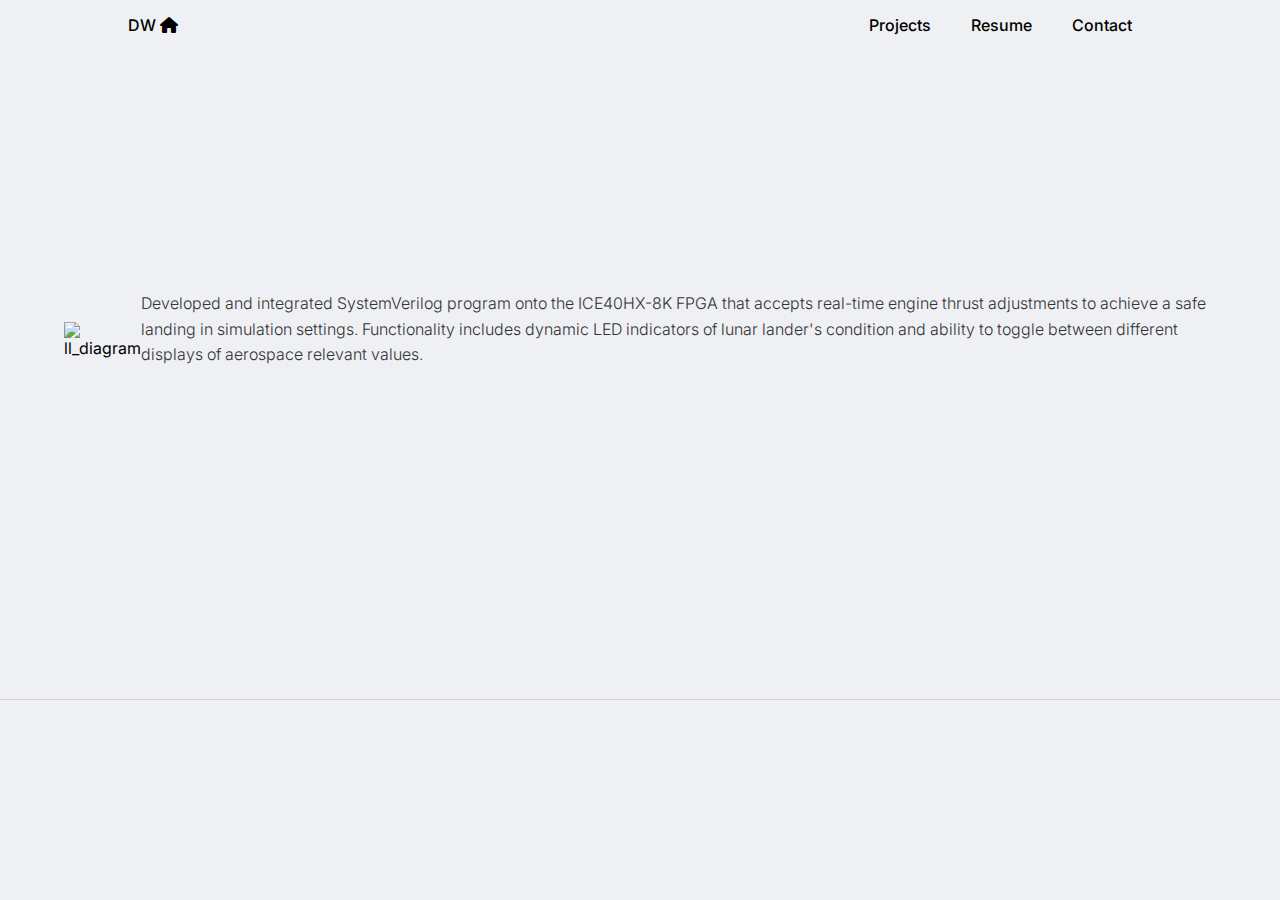
==== src/projects.html @ 36b2d939 "update projects & css" ====
<!DOCTYPE html>
<html lang="en">
<head>
    <title>Daniel's Portfolio</title>
    <meta charset="utf-8">
    <link rel="stylesheet" href="styles.css">
    <link rel="stylesheet" href="https://cdnjs.cloudflare.com/ajax/libs/font-awesome/6.0.0/css/all.min.css">
</head>



<body>
    <header>
        <div id="navbar"></div>
    </header>

    <main>
        <div class="container">
            <div class="ll_container">
                <img src="img/ll_block_diagram.png" alt="ll_diagram" class="ll_diagram">  
            </div>

            <p> Developed and integrated SystemVerilog program onto the ICE40HX-8K FPGA that accepts real-time engine thrust 
                adjustments to achieve a safe landing in simulation settings. Functionality includes dynamic LED indicators of 
                lunar lander's condition and ability to toggle between different displays of aerospace relevant values. 
            </p>

        </div>

    </main>






    <script>
        fetch("navbar.html")
            .then(response => response.text())
            .then(data => {
                document.getElementById("navbar").innerHTML = data;
        

            const currentPage = window.location.pathname;
            const projectsLink = document.querySelector('a[href="src/projects.html"]');
                if (currentPage.includes('projects.html')) {
                    projectsLink.href = "javascript:void(0)"; 
                }
            });
    </script>

</body>
</html>
---- src/styles.css ----
@import url('https://fonts.googleapis.com/css2?family=Inter:wght@400;500;600;700&display=swap');

* {
    background-color: #eff0f4;
    margin: 0;
    padding: 0;
    box-sizing: border-box;
}

li, a {
    font-family: 'Inter', sans-serif;
    font-weight: 500;
    font-size: 16px;
    color: #000000;
    text-decoration: none;
}

body {
    margin: 0;
    padding: 0;
    font-family: 'Inter', sans-serif;
    background-color: #eff0f4;
}

.navbar {
    display: flex;
    justify-content: space-between;
    align-items: center;
    padding: 15px 10%;
}

.home {
    display: flex; 
    align-items: center; 
    gap: 10px; 
    text-decoration: none; 
    color: #000000; 
    font-size: 18px; 
    font-weight: 500;
}

.home a:hover {
    color: #6e6b6c; 
}

.logo-text {
    font-size: 20px; 
    font-weight: 700; 
}

.nav_links {
    list-style: none;
    display: flex;
}

.nav_links li {
    display: inline-block;
    padding: 0px 20px;
}

.container {
    display: flex;
    flex-direction: row; 
    align-items: center; 
    justify-content: flex-start; 
    min-height: 80vh;
    padding: 0 5%; 
    margin-top: -70px;
    margin-bottom: 30px;
    border-bottom: 1px solid #d3d3d3;

}

.profile_pic_container {
    display: flex;
    flex-direction: column;
    align-items: flex-start;
    margin-right: 40px;

}

.profile_picture {
    width: 175px;
    height: 175px;
    border-radius: 50%;
    object-fit: cover;
    border: 2px solid #807e7e;
}

section {
    text-align: left; 
    flex: 1;
}

h1 {
    font-size: 40px; 
    font-weight: 700;
    color: #000000; 
    margin-bottom: 10px; 
}

h2 {
    font-size: 24px;
    font-weight: 400; 
    color: #555555;
    margin-bottom: 20px; 
}

p {
    font-size: 16px; 
    font-weight: 300; 
    line-height: 1.6; 
    color: #333333;  
    margin-bottom: 20px;
}

.icons {
    display: flex; 
    justify-content: center; 
    gap: 20px;
    width: 100%; 
    margin: 0 auto;
    margin-top: 20px; 
    text-align: center; 
}


.ll_diagram {
    width: 300px;
    height: 300px;
}
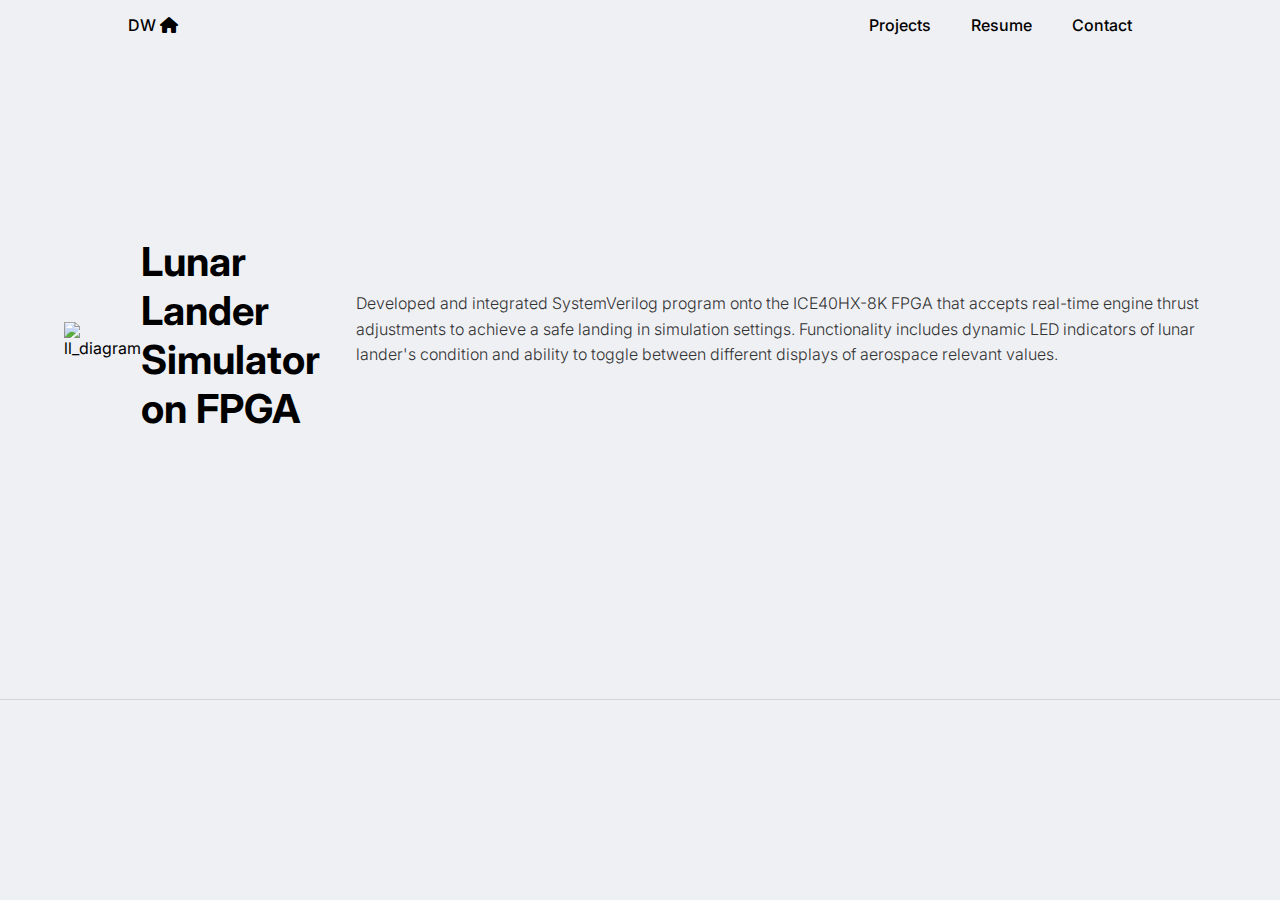
==== commit e4534bd5: "update css and html" ====
--- a/src/projects.html
+++ b/src/projects.html
@@ -20,6 +20,7 @@
                 <img src="img/ll_block_diagram.png" alt="ll_diagram" class="ll_diagram">  
             </div>
 
+            <h1> Lunar Lander Simulator on FPGA</h1>
             <p> Developed and integrated SystemVerilog program onto the ICE40HX-8K FPGA that accepts real-time engine thrust 
                 adjustments to achieve a safe landing in simulation settings. Functionality includes dynamic LED indicators of 
                 lunar lander's condition and ability to toggle between different displays of aerospace relevant values. 
--- a/src/styles.css
+++ b/src/styles.css
@@ -127,7 +127,7 @@
 
 .ll_diagram {
     width: 300px;
-    height: 300px;
+    height: 600px;
 }
 
 
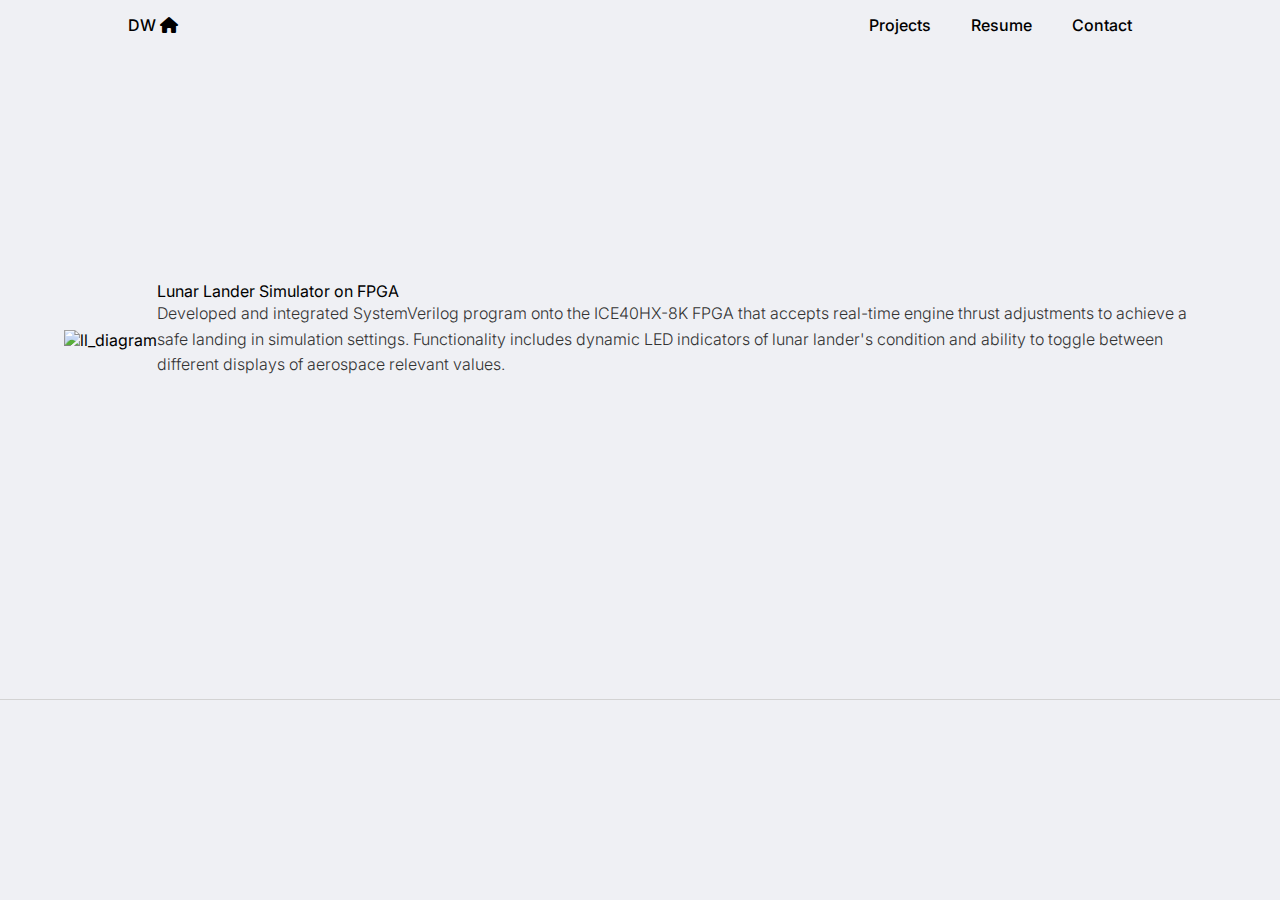
==== commit 4593db69: "Update projects.html" ====
--- a/src/projects.html
+++ b/src/projects.html
@@ -19,13 +19,13 @@
             <div class="ll_container">
                 <img src="img/ll_block_diagram.png" alt="ll_diagram" class="ll_diagram">  
             </div>
-
-            <h1> Lunar Lander Simulator on FPGA</h1>
-            <p> Developed and integrated SystemVerilog program onto the ICE40HX-8K FPGA that accepts real-time engine thrust 
+            <section>
+                </h1>Lunar Lander Simulator on FPGA</h1>
+                <p> Developed and integrated SystemVerilog program onto the ICE40HX-8K FPGA that accepts real-time engine thrust 
                 adjustments to achieve a safe landing in simulation settings. Functionality includes dynamic LED indicators of 
                 lunar lander's condition and ability to toggle between different displays of aerospace relevant values. 
-            </p>
-
+                </p>
+            </section>
         </div>
 
     </main>
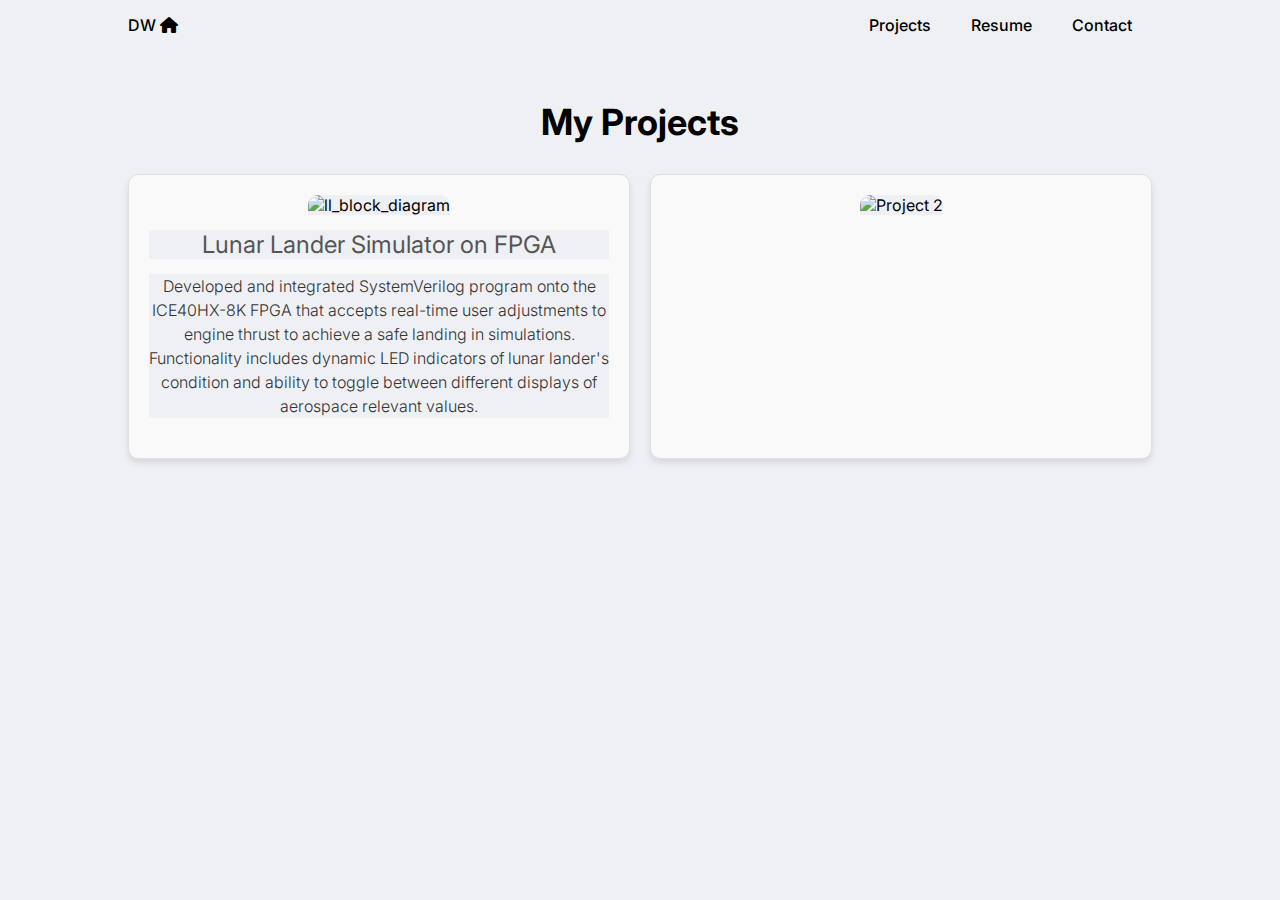
==== commit 442ef2df: "update html & css" ====
--- a/src/projects.html
+++ b/src/projects.html
@@ -15,18 +15,29 @@
     </header>
 
     <main>
-        <div class="container">
-            <div class="ll_container">
-                <img src="img/ll_block_diagram.png" alt="ll_diagram" class="ll_diagram">  
+        <section class="projects-section">
+            <h1>My Projects</h1>
+            <div class="projects-grid">
+                <!-- LL Lander -->
+                <div class="project-card">
+                    <img src="ll_block_diagram.png" alt="ll_block_diagram" class="project-image">
+                    <h2>Lunar Lander Simulator on FPGA</h2>
+                    <p>Developed and integrated SystemVerilog program onto the ICE40HX-8K FPGA that accepts real-time user adjustments
+                        to engine thrust to achieve a safe landing in simulations. Functionality includes dynamic LED indicators of
+                        lunar lander's condition and ability to toggle between different displays of aerospace relevant values.
+                    </p>
+                </div>
+
+                <!-- Audio Equalizer -->
+                <div class="project-card">
+                    <img src="" alt="Project 2" class="project-image">
+                    <h2></h2>
+                    <p></p>
+                </div>
+
+              
             </div>
-            <section>
-                </h1>Lunar Lander Simulator on FPGA</h1>
-                <p> Developed and integrated SystemVerilog program onto the ICE40HX-8K FPGA that accepts real-time engine thrust 
-                adjustments to achieve a safe landing in simulation settings. Functionality includes dynamic LED indicators of 
-                lunar lander's condition and ability to toggle between different displays of aerospace relevant values. 
-                </p>
-            </section>
-        </div>
+        </section>
 
     </main>
 
--- a/src/styles.css
+++ b/src/styles.css
@@ -1,4 +1,8 @@
 @import url('https://fonts.googleapis.com/css2?family=Inter:wght@400;500;600;700&display=swap');
+
+
+
+/* universal css */
 
 * {
     background-color: #eff0f4;
@@ -68,7 +72,6 @@
     margin-top: -70px;
     margin-bottom: 30px;
     border-bottom: 1px solid #d3d3d3;
-
 }
 
 .profile_pic_container {
@@ -76,7 +79,6 @@
     flex-direction: column;
     align-items: flex-start;
     margin-right: 40px;
-
 }
 
 .profile_picture {
@@ -125,9 +127,58 @@
 }
 
 
-.ll_diagram {
-    width: 300px;
-    height: 600px;
+
+/*css for projects page*/
+
+.projects-section {
+    padding: 50px 10%;
+}
+
+.projects-section h1 {
+    text-align: center;
+    margin-bottom: 30px;
+    font-size: 36px;
+}
+
+.projects-grid {
+    display: grid;
+    grid-template-columns: repeat(auto-fit, minmax(300px, 1fr));
+    gap: 20px;
+}
+
+.project-card {
+    background-color: #f9f9f9;
+    border: 1px solid #e0e0e0;
+    border-radius: 10px;
+    overflow: hidden;
+    box-shadow: 0px 4px 6px rgba(0, 0, 0, 0.1);
+    transition: transform 0.3s ease, box-shadow 0.3s ease;
+    text-align: center;
+    padding: 20px;
+}
+
+.project-card:hover {
+    transform: translateY(-5px);
+    box-shadow: 0px 6px 10px rgba(0, 0, 0, 0.2);
+}
+
+.project-image {
+    width: 100%;
+    height: 200px;
+    object-fit: cover;
+    border-radius: 10px 10px 0 0;
+}
+
+.project-card h2 {
+    margin: 15px 0;
+    font-size: 24px;
+}
+
+.project-card p {
+    font-size: 16px;
+    margin-bottom: 20px;
+    line-height: 1.5;
 }
 
 
+
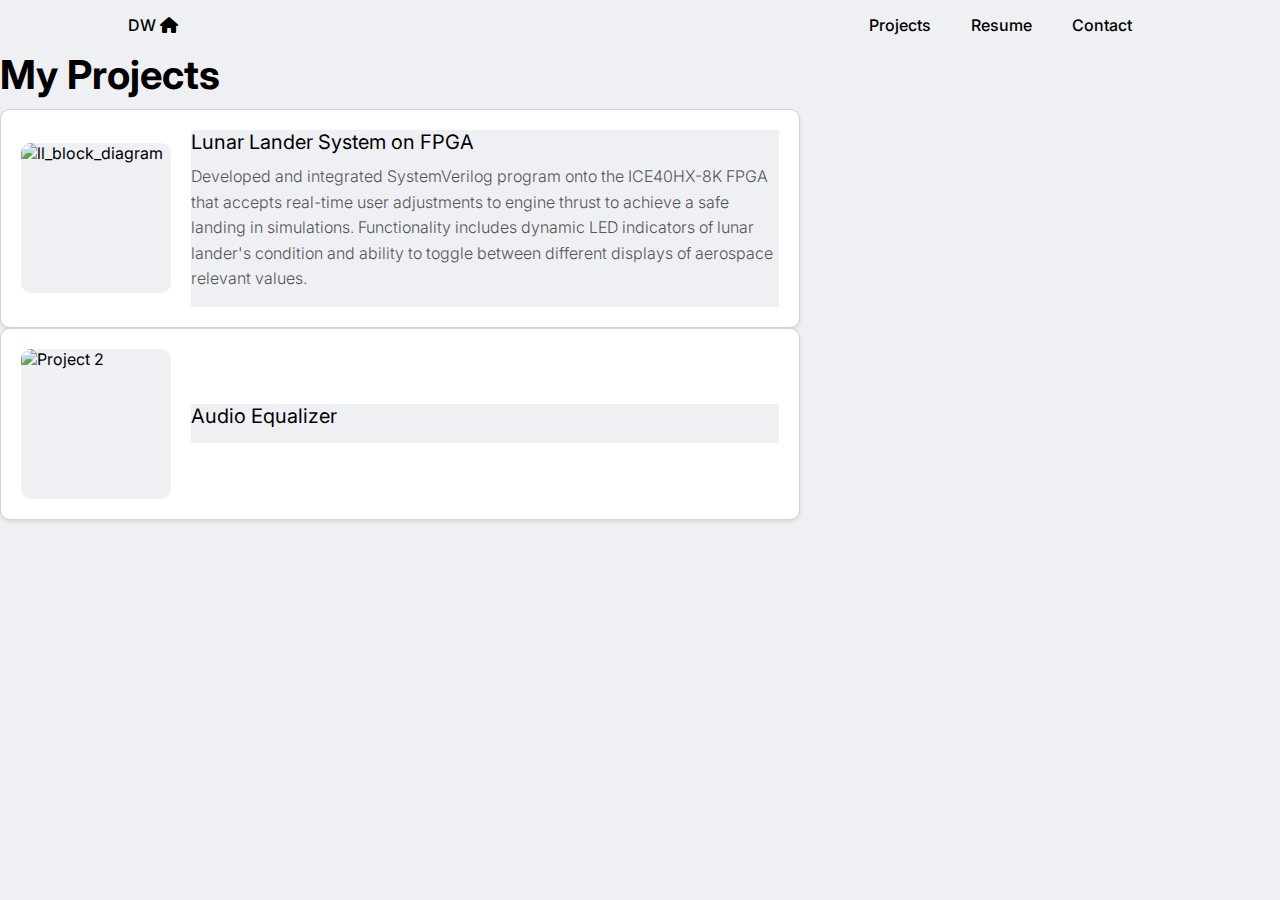
==== commit db1c02fd: "update html & css" ====
--- a/src/projects.html
+++ b/src/projects.html
@@ -18,24 +18,27 @@
         <section class="projects-section">
             <h1>My Projects</h1>
             <div class="projects-grid">
-                <!-- LL Lander -->
+                <!-- Project 1 -->
                 <div class="project-card">
-                    <img src="ll_block_diagram.png" alt="ll_block_diagram" class="project-image">
-                    <h2>Lunar Lander Simulator on FPGA</h2>
-                    <p>Developed and integrated SystemVerilog program onto the ICE40HX-8K FPGA that accepts real-time user adjustments
-                        to engine thrust to achieve a safe landing in simulations. Functionality includes dynamic LED indicators of
-                        lunar lander's condition and ability to toggle between different displays of aerospace relevant values.
-                    </p>
+                    <img src="ll_block_diagram.png" alt="ll_block_diagram">
+                    <div class="project-content">
+                        <h2>Lunar Lander System on FPGA</h2>
+                        <p>Developed and integrated SystemVerilog program onto the ICE40HX-8K FPGA that accepts 
+                            real-time user adjustments to engine thrust to achieve a safe landing in simulations. 
+                            Functionality includes dynamic LED indicators of lunar lander's condition and ability to 
+                            toggle between different displays of aerospace relevant values.</p>
+                    </div>
                 </div>
-
-                <!-- Audio Equalizer -->
+        
+                <!-- Project 2 -->
                 <div class="project-card">
-                    <img src="" alt="Project 2" class="project-image">
-                    <h2></h2>
-                    <p></p>
+                    <img src="../src/img/project2.jpg" alt="Project 2">
+                    <div class="project-content">
+                        <h2>Audio Equalizer</h2>
+                        <p></p>
+                    </div>
                 </div>
-
-              
+    
             </div>
         </section>
 
--- a/src/styles.css
+++ b/src/styles.css
@@ -1,9 +1,6 @@
 @import url('https://fonts.googleapis.com/css2?family=Inter:wght@400;500;600;700&display=swap');
 
-
-
 /* universal css */
-
 * {
     background-color: #eff0f4;
     margin: 0;
@@ -127,58 +124,52 @@
 }
 
 
-
 /*css for projects page*/
 
-.projects-section {
-    padding: 50px 10%;
+.project-card {
+    display: flex; 
+    flex-direction: row; 
+    gap: 20px; 
+    align-items: center; 
+    width: 100%;
+    max-width: 800px; 
+    padding: 20px;
+    border: 1px solid #d3d3d3; 
+    border-radius: 10px;
+    box-shadow: 0px 2px 4px rgba(0, 0, 0, 0.1); 
+    background-color: #ffffff; 
 }
 
-.projects-section h1 {
-    text-align: center;
-    margin-bottom: 30px;
-    font-size: 36px;
+.project-card img {
+    width: 150px; 
+    height: 150px; 
+    object-fit: cover; 
+    border-radius: 10px; 
 }
 
-.projects-grid {
-    display: grid;
-    grid-template-columns: repeat(auto-fit, minmax(300px, 1fr));
-    gap: 20px;
-}
-
-.project-card {
-    background-color: #f9f9f9;
-    border: 1px solid #e0e0e0;
-    border-radius: 10px;
-    overflow: hidden;
-    box-shadow: 0px 4px 6px rgba(0, 0, 0, 0.1);
-    transition: transform 0.3s ease, box-shadow 0.3s ease;
-    text-align: center;
-    padding: 20px;
-}
-
-.project-card:hover {
-    transform: translateY(-5px);
-    box-shadow: 0px 6px 10px rgba(0, 0, 0, 0.2);
-}
-
-.project-image {
-    width: 100%;
-    height: 200px;
-    object-fit: cover;
-    border-radius: 10px 10px 0 0;
+.project-card .project-content {
+    flex: 1; 
 }
 
 .project-card h2 {
-    margin: 15px 0;
-    font-size: 24px;
+    margin: 0 0 10px;
+    font-size: 20px;
+    color: #000000;
 }
 
 .project-card p {
     font-size: 16px;
-    margin-bottom: 20px;
-    line-height: 1.5;
+    color: #555555;
+    line-height: 1.6;
+    margin-bottom: 15px;
 }
 
-
-
+.project-card a {
+    text-decoration: none;
+    color: #007acc;
+    font-weight: bold;
+    padding: 8px 12px;
+    border: 1px solid #007acc;
+    border-radius: 5px;
+    transition: all 0.3s ease;
+}
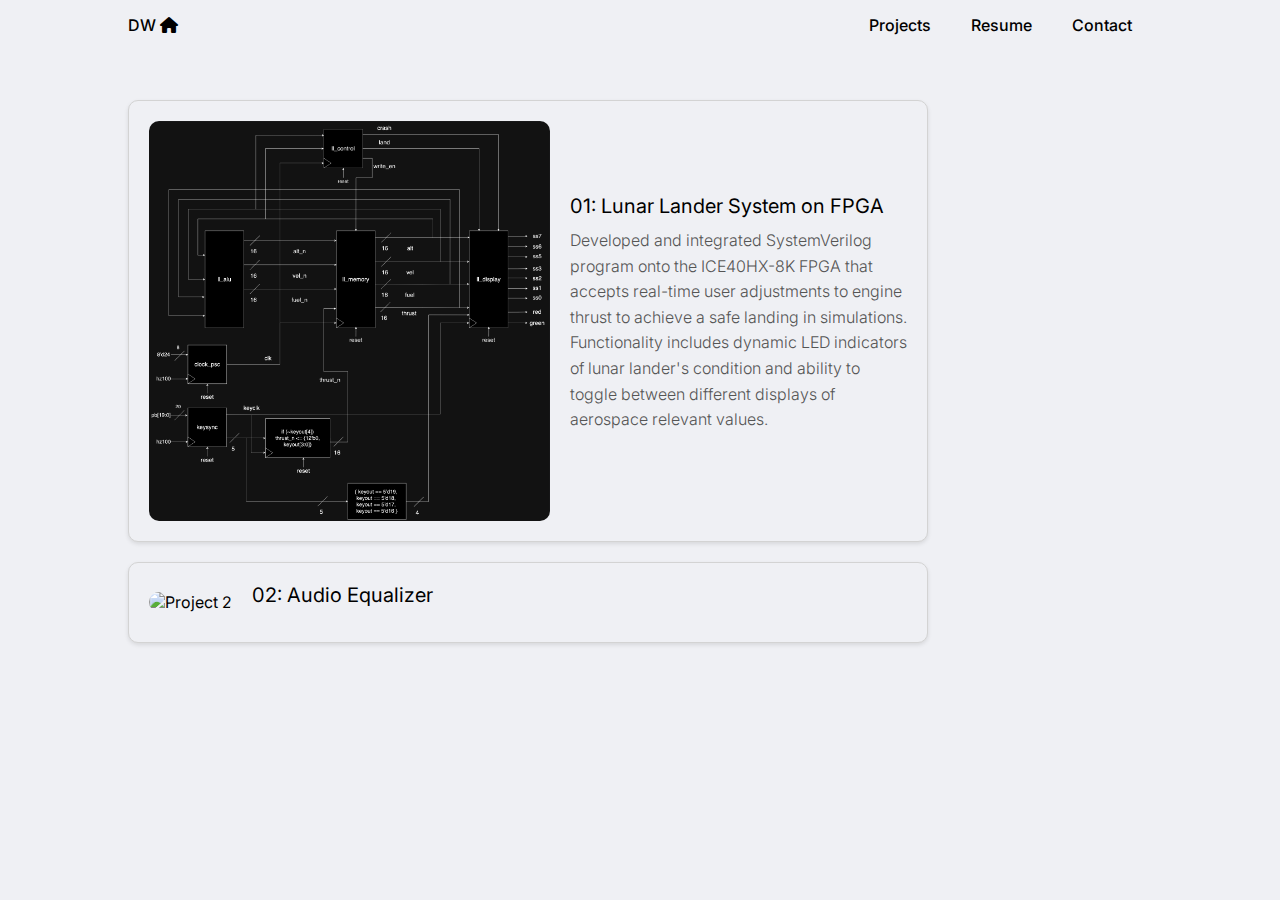
==== commit 3c70590d: "update html & css" ====
--- a/src/projects.html
+++ b/src/projects.html
@@ -16,17 +16,17 @@
 
     <main>
         <section class="projects-section">
-            <h1>My Projects</h1>
             <div class="projects-grid">
                 <!-- Project 1 -->
                 <div class="project-card">
-                    <img src="ll_block_diagram.png" alt="ll_block_diagram">
+                    <img src="img/ll_block_diagram.png" alt="ll_block_diagram">
                     <div class="project-content">
-                        <h2>Lunar Lander System on FPGA</h2>
+                        <h2>01: Lunar Lander System on FPGA</h2>
                         <p>Developed and integrated SystemVerilog program onto the ICE40HX-8K FPGA that accepts 
                             real-time user adjustments to engine thrust to achieve a safe landing in simulations. 
                             Functionality includes dynamic LED indicators of lunar lander's condition and ability to 
-                            toggle between different displays of aerospace relevant values.</p>
+                            toggle between different displays of aerospace relevant values.
+                        </p>
                     </div>
                 </div>
         
@@ -34,7 +34,7 @@
                 <div class="project-card">
                     <img src="../src/img/project2.jpg" alt="Project 2">
                     <div class="project-content">
-                        <h2>Audio Equalizer</h2>
+                        <h2>02: Audio Equalizer</h2>
                         <p></p>
                     </div>
                 </div>
--- a/src/styles.css
+++ b/src/styles.css
@@ -126,6 +126,11 @@
 
 /*css for projects page*/
 
+.projects-section {
+    padding: 50px 10%; 
+    background-color: #eff0f4; 
+}
+
 .project-card {
     display: flex; 
     flex-direction: row; 
@@ -137,14 +142,21 @@
     border: 1px solid #d3d3d3; 
     border-radius: 10px;
     box-shadow: 0px 2px 4px rgba(0, 0, 0, 0.1); 
-    background-color: #ffffff; 
 }
 
+.projects-grid {
+    display: flex;
+    flex-direction: column; 
+    gap: 20px; 
+}
+
+
 .project-card img {
-    width: 150px; 
-    height: 150px; 
-    object-fit: cover; 
-    border-radius: 10px; 
+    width: auto;          
+    max-height: 400px;   
+    height: 100%;         
+    object-fit: contain;  
+    border-radius: 10px;  
 }
 
 .project-card .project-content {
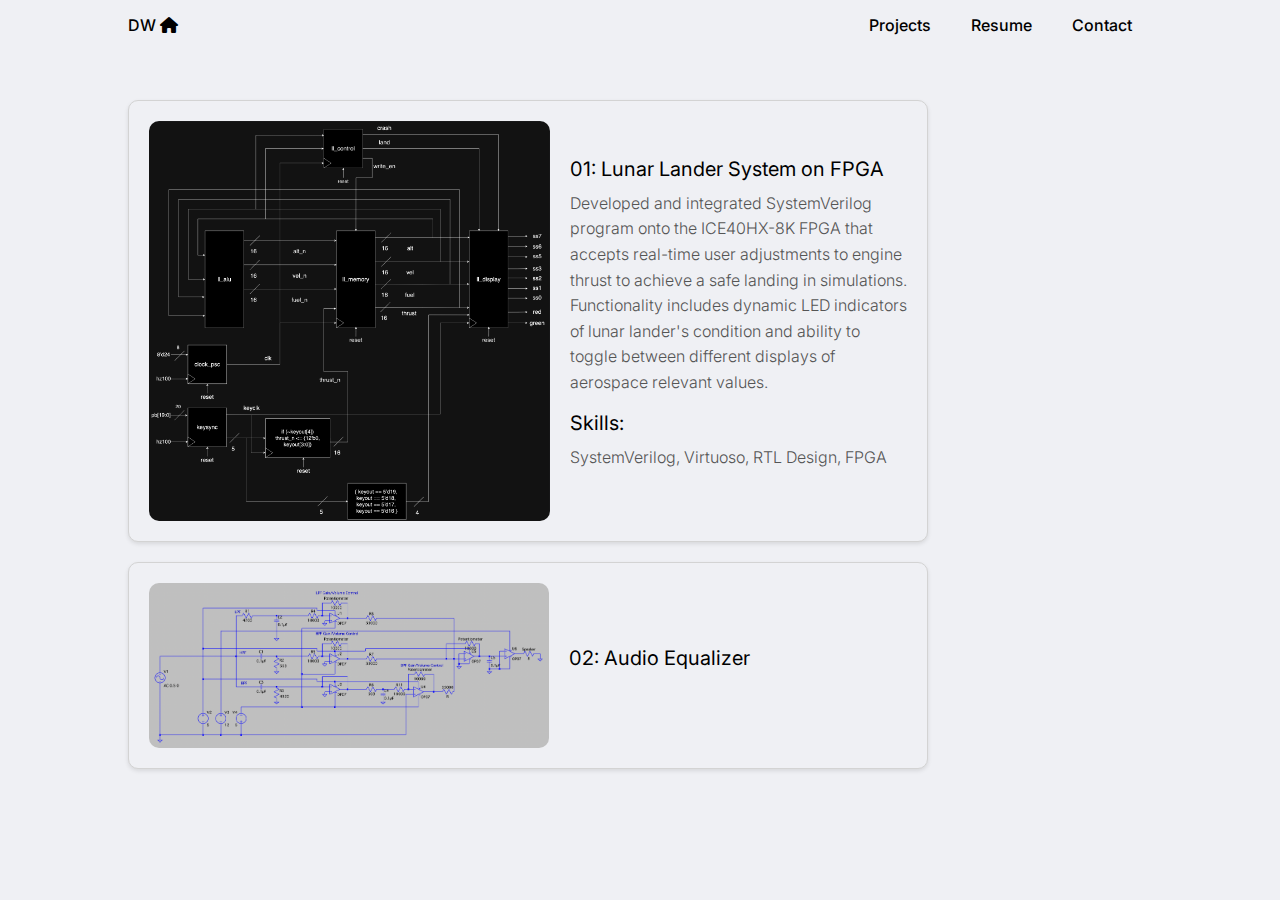
==== commit 4de3735d: "update html & css" ====
--- a/src/projects.html
+++ b/src/projects.html
@@ -19,20 +19,25 @@
             <div class="projects-grid">
                 <!-- Project 1 -->
                 <div class="project-card">
-                    <img src="img/ll_block_diagram.png" alt="ll_block_diagram">
+                    <img src="img/ll_block_diagram.png" alt="Lunar Lander Block Diagram" class="lunar_lander_pic">
                     <div class="project-content">
                         <h2>01: Lunar Lander System on FPGA</h2>
-                        <p>Developed and integrated SystemVerilog program onto the ICE40HX-8K FPGA that accepts 
-                            real-time user adjustments to engine thrust to achieve a safe landing in simulations. 
-                            Functionality includes dynamic LED indicators of lunar lander's condition and ability to 
-                            toggle between different displays of aerospace relevant values.
+                        <p>
+                        Developed and integrated SystemVerilog program onto the ICE40HX-8K FPGA that accepts 
+                        real-time user adjustments to engine thrust to achieve a safe landing in simulations. 
+                        Functionality includes dynamic LED indicators of lunar lander's condition and ability to 
+                        toggle between different displays of aerospace relevant values.
+                        </p>
+                        <h2> Skills: </h2>
+                        <p>
+                        SystemVerilog, Virtuoso, RTL Design, FPGA
                         </p>
                     </div>
                 </div>
         
                 <!-- Project 2 -->
                 <div class="project-card">
-                    <img src="../src/img/project2.jpg" alt="Project 2">
+                    <img src="img/audio_equalizer.png" alt="Audio Equalizer Schematic" class="audio_equalizer_schem">
                     <div class="project-content">
                         <h2>02: Audio Equalizer</h2>
                         <p></p>
--- a/src/styles.css
+++ b/src/styles.css
@@ -151,10 +151,18 @@
 }
 
 
-.project-card img {
+.lunar_lander_pic {
     width: auto;          
     max-height: 400px;   
     height: 100%;         
+    object-fit: contain;  
+    border-radius: 10px;  
+}
+
+.audio_equalizer_schem {
+    height: auto;          
+    max-width: 400px;   
+    width: 100%;         
     object-fit: contain;  
     border-radius: 10px;  
 }
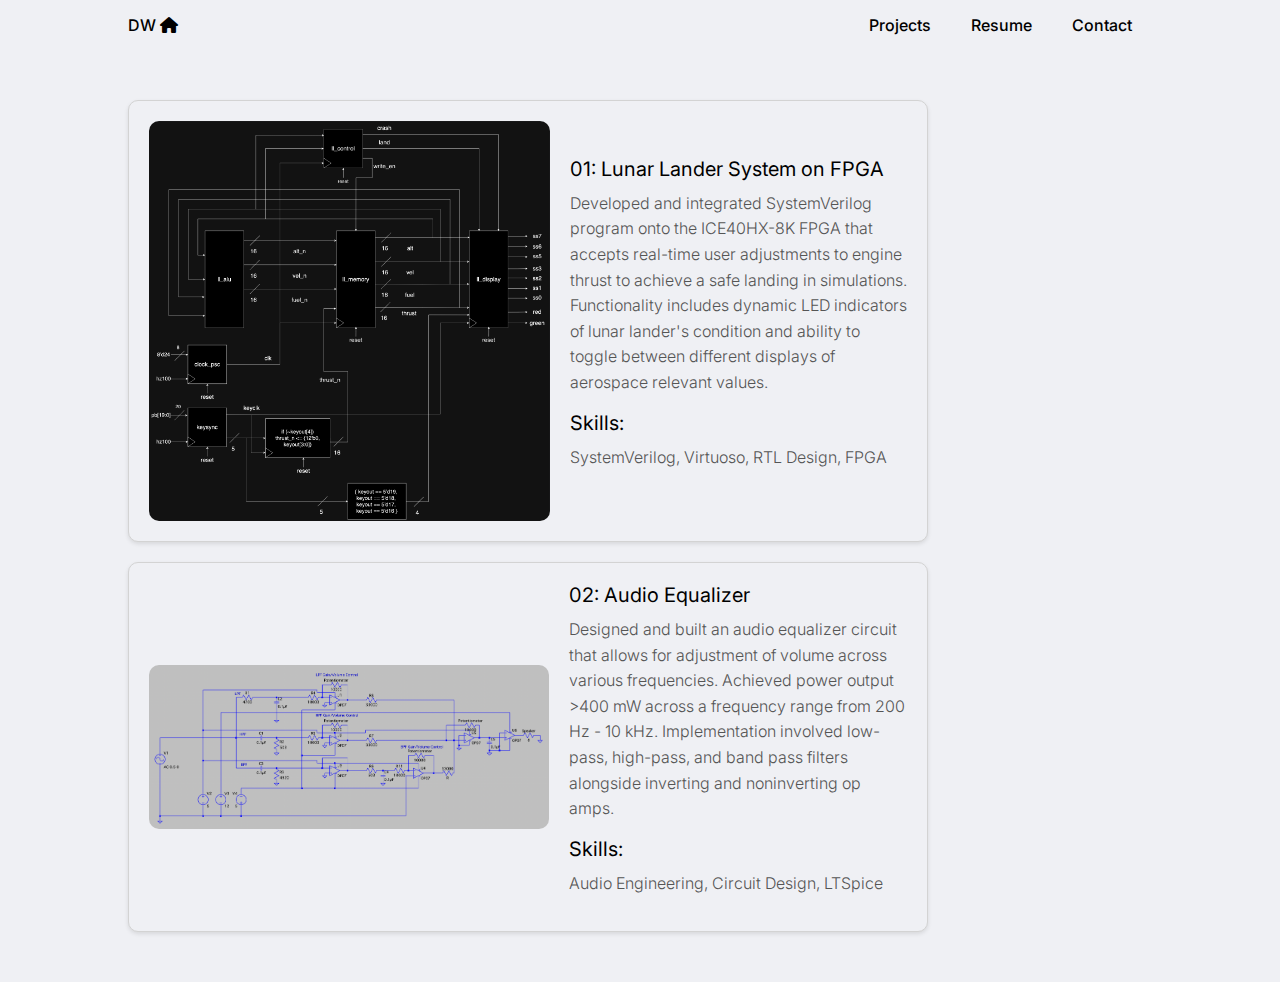
==== commit a7a2ab64: "update html" ====
--- a/src/projects.html
+++ b/src/projects.html
@@ -40,7 +40,16 @@
                     <img src="img/audio_equalizer.png" alt="Audio Equalizer Schematic" class="audio_equalizer_schem">
                     <div class="project-content">
                         <h2>02: Audio Equalizer</h2>
-                        <p></p>
+                        <p>
+                        Designed and built an audio equalizer circuit that allows for adjustment of volume across various frequencies. Achieved 
+                        power output >400 mW across a frequency range from 200 Hz - 10 kHz.
+                        Implementation involved low-pass, high-pass, and band pass filters alongside inverting and noninverting op
+                        amps. 
+                        </p>
+                        <h2> Skills: </h2>
+                        <p>
+                        Audio Engineering, Circuit Design, LTSpice
+                        </p>
                     </div>
                 </div>
     
